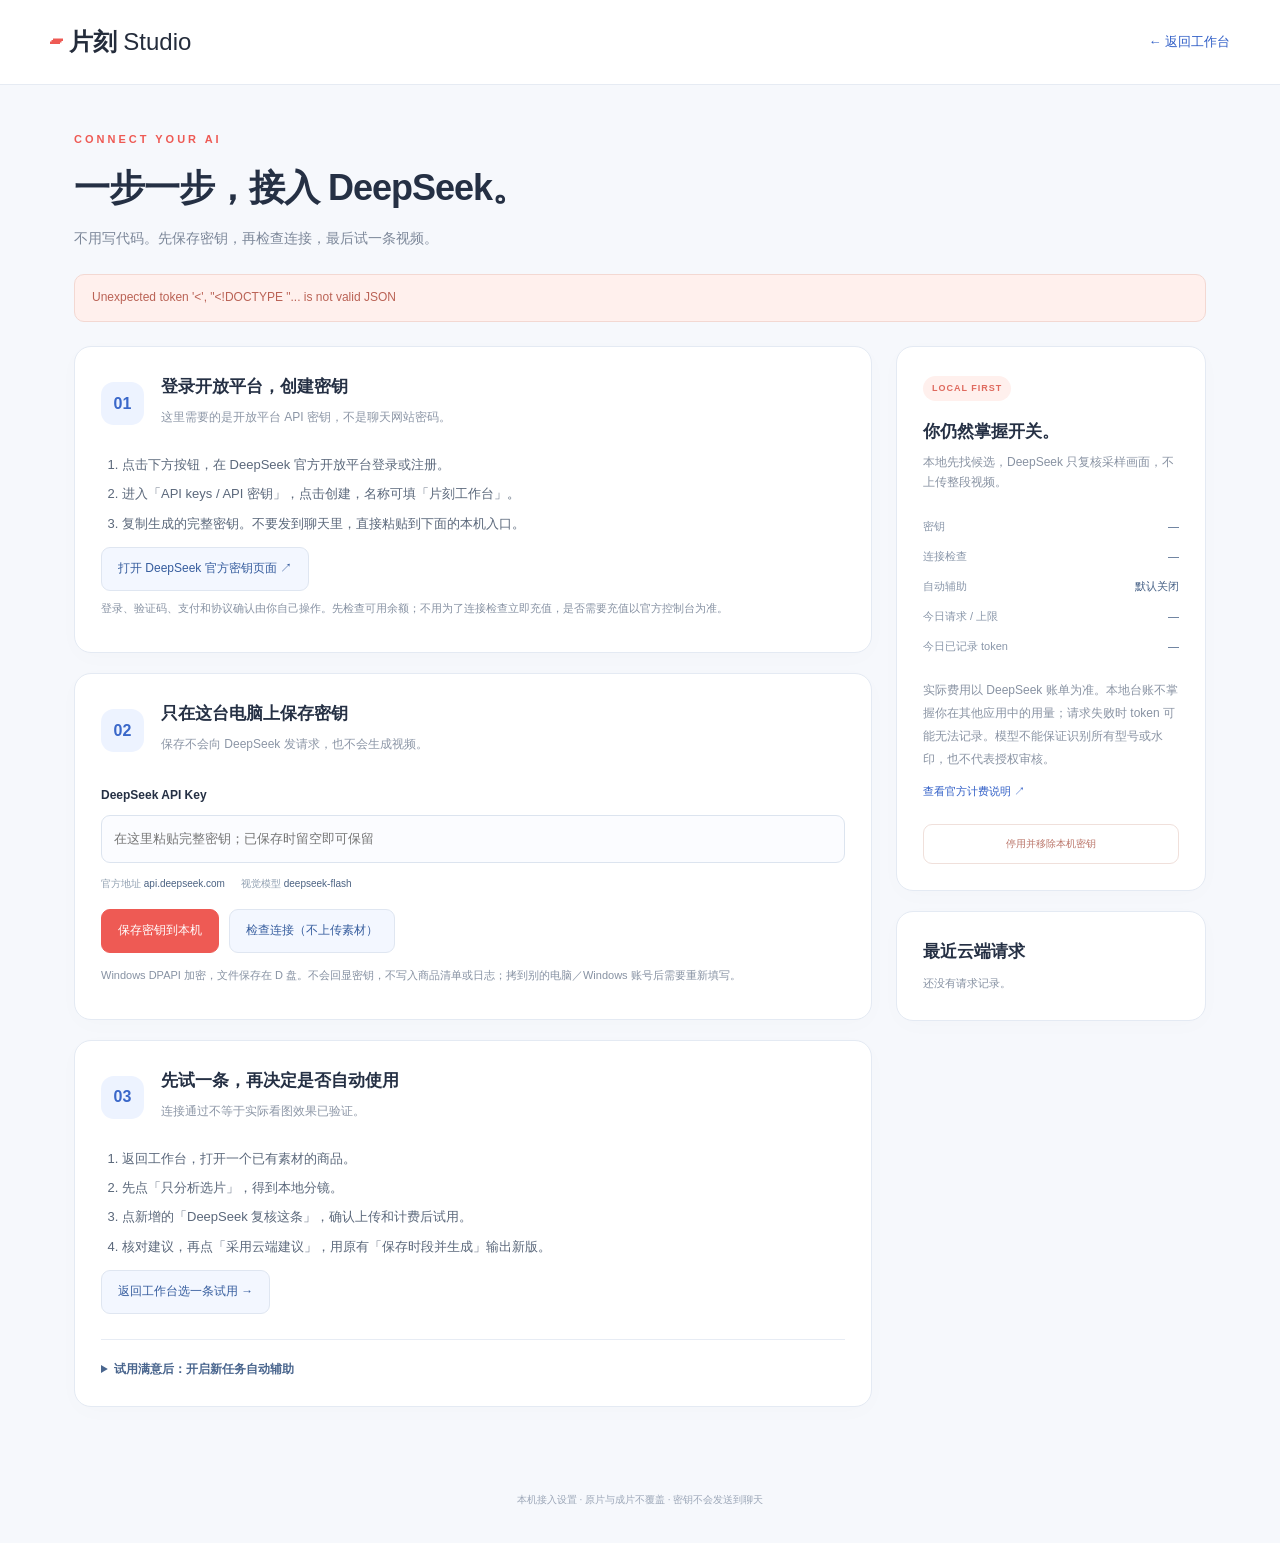
==== web/api-settings.html @ 75d6b983 "feat: prepare v0.1.0 Windows source release" ====
<!doctype html>
<html lang="zh-CN"><head><meta charset="utf-8"><meta name="viewport" content="width=device-width,initial-scale=1"><title>接入 DeepSeek · 片刻 Studio</title><link rel="stylesheet" href="/web/font-library.css"><link rel="stylesheet" href="/web/api-settings.css"><script src="/web/api-settings.js" defer></script></head>
<body><header><a class="brand" href="/">▰ 片刻 <span>Studio</span></a><a href="/">← 返回工作台</a></header><main>
<div class="eyebrow">CONNECT YOUR AI</div><h1>一步一步，接入 DeepSeek。</h1><p class="lead">不用写代码。先保存密钥，再检查连接，最后试一条视频。</p>
<div id="status" class="status" role="status">正在读取本机接入状态…</div>
<div class="layout"><div class="steps">
<section class="card"><div class="step-heading"><span class="number">01</span><div><h2>登录开放平台，创建密钥</h2><p>这里需要的是开放平台 API 密钥，不是聊天网站密码。</p></div></div>
<ol><li>点击下方按钮，在 DeepSeek 官方开放平台登录或注册。</li><li>进入「API keys / API 密钥」，点击创建，名称可填「片刻工作台」。</li><li>复制生成的完整密钥。不要发到聊天里，直接粘贴到下面的本机入口。</li></ol>
<a class="button secondary" href="https://platform.deepseek.com/api_keys" target="_blank" rel="noopener noreferrer">打开 DeepSeek 官方密钥页面 ↗</a><p class="hint">登录、验证码、支付和协议确认由你自己操作。先检查可用余额；不用为了连接检查立即充值，是否需要充值以官方控制台为准。</p></section>
<section class="card"><div class="step-heading"><span class="number">02</span><div><h2>只在这台电脑上保存密钥</h2><p>保存不会向 DeepSeek 发请求，也不会生成视频。</p></div></div>
<form id="key-form"><label for="api-key">DeepSeek API Key</label><input id="api-key" type="password" autocomplete="off" spellcheck="false" maxlength="512" placeholder="在这里粘贴完整密钥；已保存时留空即可保留"><div class="facts"><span>官方地址 <b>api.deepseek.com</b></span><span>视觉模型 <b>deepseek-flash</b></span></div><div class="buttons"><button class="primary" type="submit">保存密钥到本机</button><button id="check" class="secondary" type="button">检查连接（不上传素材）</button></div></form>
<p class="hint">Windows DPAPI 加密，文件保存在 D 盘。不会回显密钥，不写入商品清单或日志；拷到别的电脑／Windows 账号后需要重新填写。</p><p id="check-status" class="hint" role="status"></p></section>
<section class="card"><div class="step-heading"><span class="number">03</span><div><h2>先试一条，再决定是否自动使用</h2><p>连接通过不等于实际看图效果已验证。</p></div></div>
<ol><li>返回工作台，打开一个已有素材的商品。</li><li>先点「只分析选片」，得到本地分镜。</li><li>点新增的「DeepSeek 复核这条」，确认上传和计费后试用。</li><li>核对建议，再点「采用云端建议」，用原有「保存时段并生成」输出新版。</li></ol>
<a class="button secondary" href="/">返回工作台选一条试用 →</a>
<details id="auto-section"><summary>试用满意后：开启新任务自动辅助</summary><form id="auto-form"><label class="switch"><input id="auto-enabled" type="checkbox"> 对之后新建的智能制作／分析任务自动调用 DeepSeek</label><label for="daily-limit">每日最多请求次数</label><input id="daily-limit" type="number" min="1" max="100" value="10"><p class="hint">这是本机次数保护，不是人民币预算；失败请求也占次数，可能已被服务商计费。每条最多请求一次、不自动重试、不切换平台。原手动时段及旧排队任务不自动启用。</p><label class="switch"><input id="upload-consent" type="checkbox"> 我同意开启后，将商品标题和最多 24 张抽帧组成的分镜图发送至 DeepSeek 官方 API，并承担其 API 费用。</label><button class="primary" type="submit">保存自动辅助设置</button></form></details>
</section></div>
<aside><div class="card summary"><span class="badge">LOCAL FIRST</span><h2>你仍然掌握开关。</h2><p>本地先找候选，DeepSeek 只复核采样画面，不上传整段视频。</p><dl><dt>密钥</dt><dd id="key-state">—</dd><dt>连接检查</dt><dd id="verified-state">—</dd><dt>自动辅助</dt><dd id="auto-state">默认关闭</dd><dt>今日请求 / 上限</dt><dd id="calls-state">—</dd><dt>今日已记录 token</dt><dd id="tokens-state">—</dd></dl><p class="hint">实际费用以 DeepSeek 账单为准。本地台账不掌握你在其他应用中的用量；请求失败时 token 可能无法记录。模型不能保证识别所有型号或水印，也不代表授权审核。</p><a href="https://api-docs.deepseek.com/quick_start/pricing/" target="_blank" rel="noopener noreferrer">查看官方计费说明 ↗</a><button id="clear-key" class="danger" type="button">停用并移除本机密钥</button></div><div class="card"><h2>最近云端请求</h2><div id="recent" class="hint">还没有请求记录。</div></div></aside>
</div></main><footer>本机接入设置 · 原片与成片不覆盖 · 密钥不会发送到聊天</footer></body></html>
---- web/font-library.css ----
/* Project-private fonts. Served locally; no remote/CDN request or system install.
   /font-assets/ is restricted to known TTF/OTF files in product_render.PRIVATE_FONTS. */
@font-face{font-family:'Source Han Sans CN';src:url('/font-assets/SourceHanSans/SourceHanSansCN-Regular.otf') format('opentype');font-weight:400;font-display:swap}
@font-face{font-family:'Source Han Sans CN';src:url('/font-assets/SourceHanSans/SourceHanSansCN-Bold.otf') format('opentype');font-weight:700;font-display:swap}
@font-face{font-family:'Source Han Serif CN';src:url('/font-assets/SourceHanSerif/SourceHanSerifCN-Regular.otf') format('opentype');font-weight:400;font-display:swap}
@font-face{font-family:'Source Han Serif CN';src:url('/font-assets/SourceHanSerif/SourceHanSerifCN-SemiBold.otf') format('opentype');font-weight:700;font-display:swap}
@font-face{font-family:Oswald;src:url('/font-assets/Oswald/Oswald-Regular.ttf') format('truetype');font-weight:400;font-display:swap}
@font-face{font-family:Oswald;src:url('/font-assets/Oswald/Oswald-SemiBold.ttf') format('truetype');font-weight:700;font-display:swap}
@font-face{font-family:Montserrat;src:url('/font-assets/Montserrat/Montserrat-Regular.ttf') format('truetype');font-weight:400;font-display:swap}
@font-face{font-family:Montserrat;src:url('/font-assets/Montserrat/Montserrat-Bold.ttf') format('truetype');font-weight:700;font-display:swap}
@font-face{font-family:'LXGW WenKai';src:url('/font-assets/LXGWWenKai/LXGWWenKai-Regular.ttf') format('truetype');font-weight:400;font-display:swap}
@font-face{font-family:Inter;src:url('/font-assets/Inter/Inter-Regular.ttf') format('truetype');font-style:normal;font-weight:400;font-display:swap}
@font-face{font-family:Inter;src:url('/font-assets/Inter/Inter-Bold.ttf') format('truetype');font-style:normal;font-weight:700;font-display:swap}
@font-face{font-family:Manrope;src:url('/font-assets/Manrope/Manrope-Regular.ttf') format('truetype');font-style:normal;font-weight:400;font-display:swap}
@font-face{font-family:Manrope;src:url('/font-assets/Manrope/Manrope-Bold.ttf') format('truetype');font-style:normal;font-weight:700;font-display:swap}
@font-face{font-family:'Space Grotesk';src:url('/font-assets/SpaceGrotesk/SpaceGrotesk-Regular.ttf') format('truetype');font-style:normal;font-weight:400;font-display:swap}
@font-face{font-family:'Space Grotesk';src:url('/font-assets/SpaceGrotesk/SpaceGrotesk-Bold.ttf') format('truetype');font-style:normal;font-weight:700;font-display:swap}
@font-face{font-family:'Bebas Neue';src:url('/font-assets/BebasNeue/BebasNeue-Regular.ttf') format('truetype');font-style:normal;font-weight:400;font-display:swap}
@font-face{font-family:Outfit;src:url('/font-assets/Outfit/Outfit-Regular.ttf') format('truetype');font-style:normal;font-weight:400;font-display:swap}
@font-face{font-family:Outfit;src:url('/font-assets/Outfit/Outfit-Bold.ttf') format('truetype');font-style:normal;font-weight:700;font-display:swap}
@font-face{font-family:'ZCOOL QingKe HuangYou';src:url('/font-assets/ZCOOLQingKeHuangYou/ZCOOLQingKeHuangYou-Regular.ttf') format('truetype');font-style:normal;font-weight:400;font-display:swap}
@font-face{font-family:'ZCOOL XiaoWei';src:url('/font-assets/ZCOOLXiaoWei/ZCOOLXiaoWei-Regular.ttf') format('truetype');font-style:normal;font-weight:400;font-display:swap}
@font-face{font-family:'Ma Shan Zheng';src:url('/font-assets/MaShanZheng/MaShanZheng-Regular.ttf') format('truetype');font-style:normal;font-weight:400;font-display:swap}
---- web/api-settings.css ----
:root{font-family:Inter,'Microsoft YaHei UI',sans-serif;color:#253044;background:#f6f8fc;line-height:1.65}*{box-sizing:border-box}body{margin:0}a{color:#315fc7;text-decoration:none}header{display:flex;align-items:center;justify-content:space-between;padding:22px max(25px,calc((100vw - 1180px)/2));background:#fff;border-bottom:1px solid #e6ebf3;font-size:13px}.brand{font-size:24px;font-weight:750;color:#242c3b}.brand:first-letter{color:#ee5a54}.brand span{font-weight:400;font-family:Outfit,Inter,sans-serif}main{max-width:1180px;margin:0 auto;padding:45px 24px}.eyebrow{letter-spacing:3px;color:#ee5a54;font-size:11px;font-weight:700}h1{font-size:36px;letter-spacing:-1px;margin:10px 0}h2{font-size:17px;margin:0 0 7px}p{margin:7px 0}.lead{font-size:14px;color:#7c8799;margin-bottom:24px}.layout{display:grid;grid-template-columns:minmax(0,1fr) 310px;gap:24px}.card{background:#fff;border:1px solid #e4eaf3;border-radius:17px;padding:26px;margin-bottom:20px;box-shadow:0 5px 24px #233a5b04}.step-heading{display:flex;align-items:center;gap:17px;margin-bottom:19px}.step-heading p{font-size:12px;color:#8c96a6}.number{border-radius:13px;width:43px;height:43px;background:#edf3ff;color:#3a67c9;display:grid;place-items:center;font-weight:700;flex-shrink:0}ol{padding-left:21px;font-size:13px;color:#5b687b}li{margin:8px 0}.hint{font-size:11px;color:#8792a3;line-height:1.9}button,.button{display:inline-flex;align-items:center;justify-content:center;font:inherit;font-size:12px;border:1px solid #dfe6f1;border-radius:9px;padding:11px 16px;cursor:pointer}.primary{color:white;background:#ee5a54;border-color:#ee5a54}.secondary{color:#365d9e;background:#f3f7ff}.buttons{display:flex;flex-wrap:wrap;gap:10px;margin:17px 0 12px}button:hover,.button:hover{filter:brightness(.97)}button:disabled{opacity:.55;cursor:wait}input{display:block;border:1px solid #dce4ef;background:#fbfcff;color:#26354a;border-radius:9px;padding:12px;font:inherit;font-size:13px;width:100%;margin:8px 0 13px}label{font-size:12px;font-weight:600}input:focus,button:focus-visible,a:focus-visible{outline:3px solid #2861ef55;outline-offset:2px}.facts{display:flex;flex-wrap:wrap;gap:16px;font-size:10px;color:#91a0b1}.facts b{color:#4b6282;font-weight:500}.status{margin:18px 0 24px;padding:13px 17px;border:1px solid #dfe8fa;background:#edf3ff;color:#466a9e;border-radius:10px;font-size:12px;white-space:pre-line}.status.error{background:#fff0ed;color:#ba6255;border-color:#f3d8d2}.badge{display:inline-block;font-size:9px;font-weight:650;letter-spacing:1px;background:#fff0ed;color:#df6a5e;padding:5px 9px;border-radius:15px;margin-bottom:17px}.summary p{font-size:12px;color:#8993a3}.summary dl{display:grid;grid-template-columns:1fr 1fr;gap:12px 10px;margin:24px 0;font-size:11px}.summary dt{color:#8a97aa}.summary dd{margin:0;text-align:right;color:#435e84}.summary>a{font-size:11px}.danger{display:block;width:100%;margin-top:20px;color:#ba7468;background:#fff;border-color:#f0e0db;font-size:10px}details{border-top:1px solid #e7ecf4;margin-top:25px;padding-top:20px}summary{cursor:pointer;font-size:12px;font-weight:600;color:#4a668e}details form{padding-top:17px}.switch{display:flex;gap:9px;align-items:flex-start;line-height:1.8;margin:15px 0}.switch input{width:16px;height:16px;flex-shrink:0;margin:3px 0;accent-color:#ee5a54}#daily-limit{max-width:130px}footer{font-size:10px;text-align:center;color:#9ba6b7;padding:20px 20px 35px}.recent-row{padding:9px 0;border-bottom:1px solid #edf0f6}.recent-row strong{font-weight:500;color:#5e738f}@media(max-width:850px){.layout{grid-template-columns:1fr}aside{display:grid;grid-template-columns:1fr 1fr;gap:15px}main{padding-top:30px}h1{font-size:29px}}@media(max-width:540px){aside{display:block}header{padding:18px}.brand{font-size:20px}main{padding:27px 16px}.card{padding:21px}.facts{display:block}.facts span{display:block}h1{font-size:25px}.step-heading{gap:12px}}
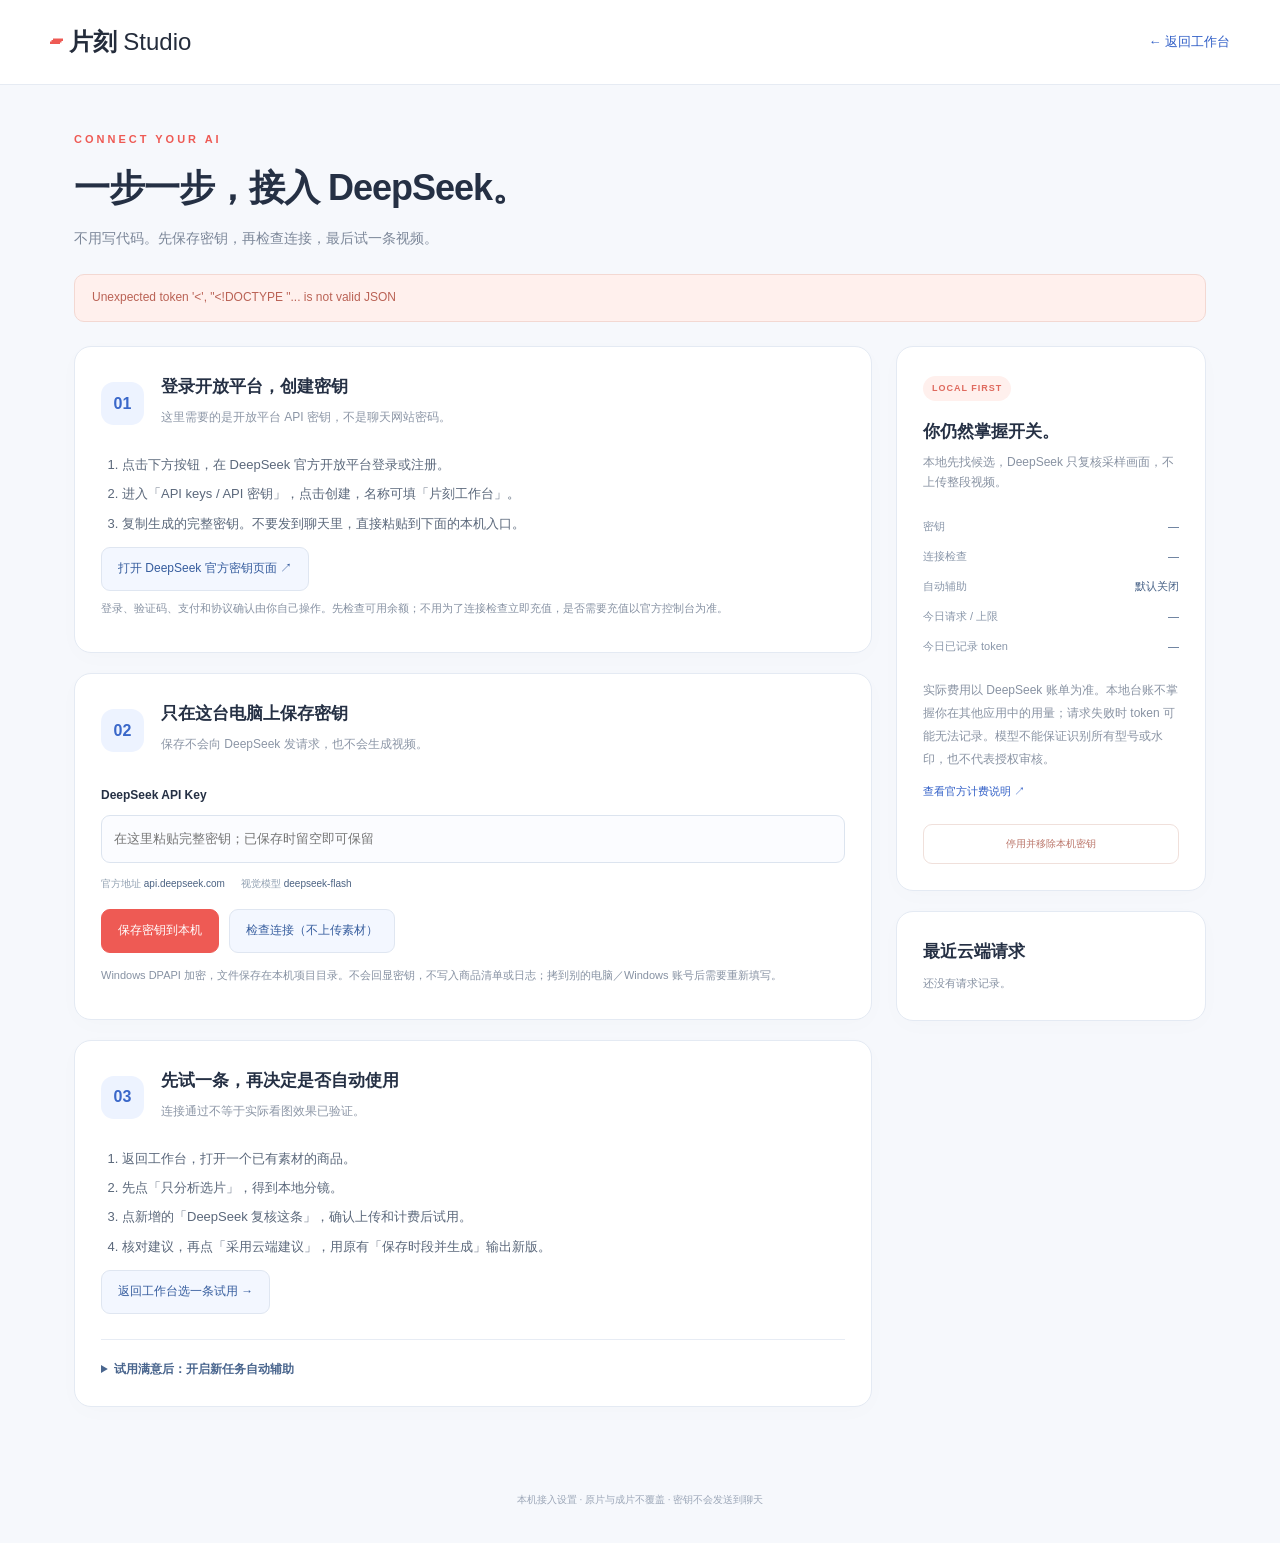
==== commit ef6e6c2d: "docs: remove fixed-drive copy and publish portable font guides" ====
--- a/web/api-settings.html
+++ b/web/api-settings.html
@@ -9,7 +9,7 @@
 <a class="button secondary" href="https://platform.deepseek.com/api_keys" target="_blank" rel="noopener noreferrer">打开 DeepSeek 官方密钥页面 ↗</a><p class="hint">登录、验证码、支付和协议确认由你自己操作。先检查可用余额；不用为了连接检查立即充值，是否需要充值以官方控制台为准。</p></section>
 <section class="card"><div class="step-heading"><span class="number">02</span><div><h2>只在这台电脑上保存密钥</h2><p>保存不会向 DeepSeek 发请求，也不会生成视频。</p></div></div>
 <form id="key-form"><label for="api-key">DeepSeek API Key</label><input id="api-key" type="password" autocomplete="off" spellcheck="false" maxlength="512" placeholder="在这里粘贴完整密钥；已保存时留空即可保留"><div class="facts"><span>官方地址 <b>api.deepseek.com</b></span><span>视觉模型 <b>deepseek-flash</b></span></div><div class="buttons"><button class="primary" type="submit">保存密钥到本机</button><button id="check" class="secondary" type="button">检查连接（不上传素材）</button></div></form>
-<p class="hint">Windows DPAPI 加密，文件保存在 D 盘。不会回显密钥，不写入商品清单或日志；拷到别的电脑／Windows 账号后需要重新填写。</p><p id="check-status" class="hint" role="status"></p></section>
+<p class="hint">Windows DPAPI 加密，文件保存在本机项目目录。不会回显密钥，不写入商品清单或日志；拷到别的电脑／Windows 账号后需要重新填写。</p><p id="check-status" class="hint" role="status"></p></section>
 <section class="card"><div class="step-heading"><span class="number">03</span><div><h2>先试一条，再决定是否自动使用</h2><p>连接通过不等于实际看图效果已验证。</p></div></div>
 <ol><li>返回工作台，打开一个已有素材的商品。</li><li>先点「只分析选片」，得到本地分镜。</li><li>点新增的「DeepSeek 复核这条」，确认上传和计费后试用。</li><li>核对建议，再点「采用云端建议」，用原有「保存时段并生成」输出新版。</li></ol>
 <a class="button secondary" href="/">返回工作台选一条试用 →</a>
